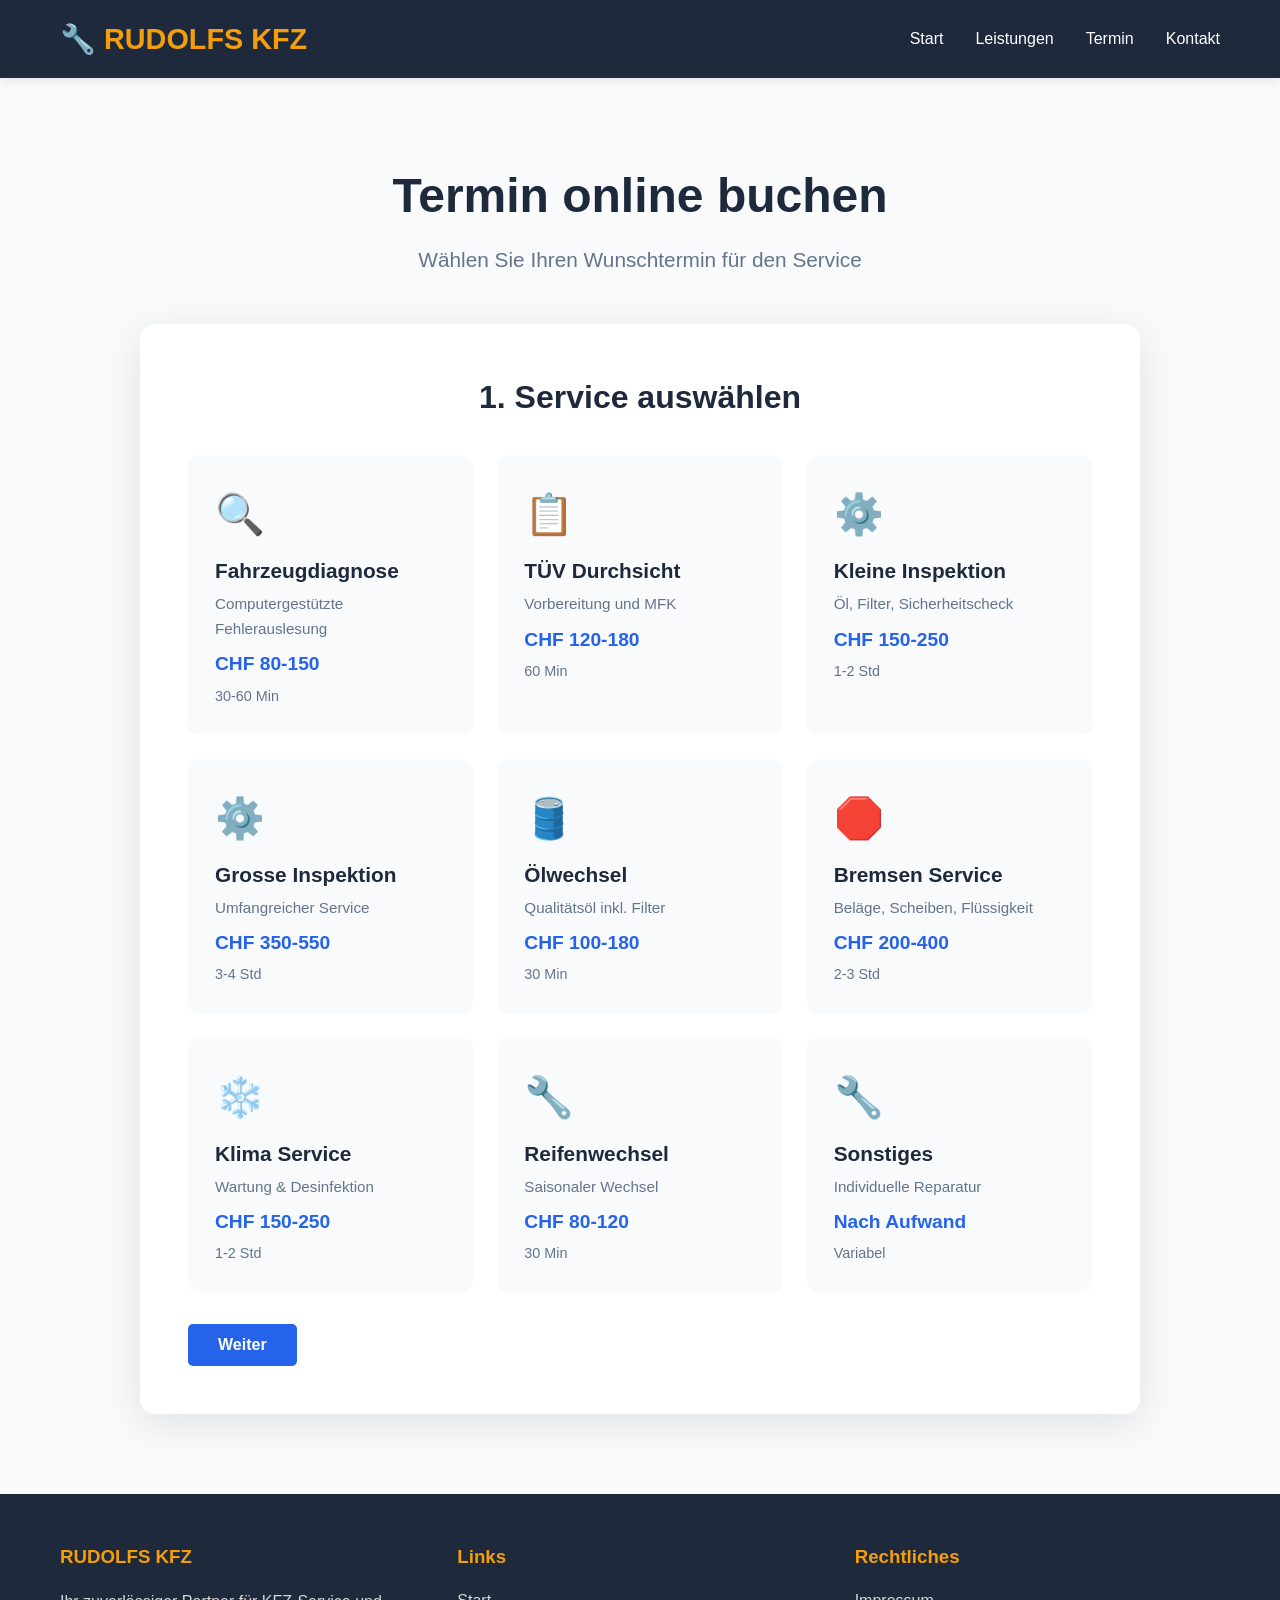
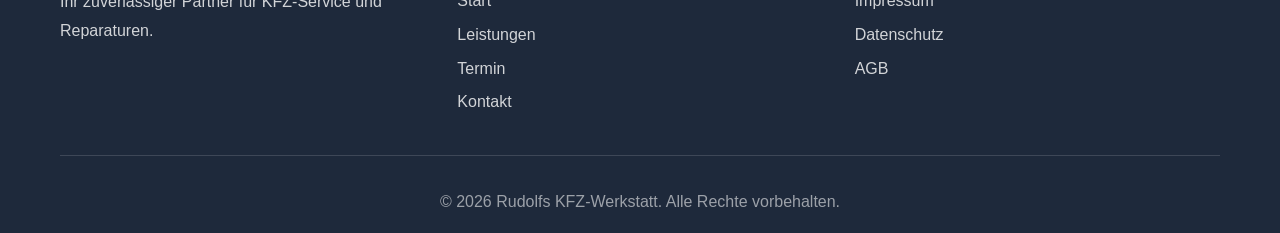
==== booking.html @ c6a9ff49 "Rudolfs KFZ Website - Initial commit" ====
<!DOCTYPE html>
<html lang="de">
<head>
    <meta charset="UTF-8">
    <meta name="viewport" content="width=device-width, initial-scale=1.0">
    <title>Termin buchen | Rudolfs KFZ-Werkstatt</title>
    <link rel="stylesheet" href="css/style.css">
    <link rel="stylesheet" href="css/responsive.css">
    <link rel="stylesheet" href="css/booking.css">
</head>
<body>
    <!-- Navigation -->
    <nav class="navbar">
        <div class="container">
            <div class="logo">
                <h1>🔧 RUDOLFS KFZ</h1>
            </div>
            <ul class="nav-links">
                <li><a href="index.html">Start</a></li>
                <li><a href="services.html">Leistungen</a></li>
                <li><a href="booking.html">Termin</a></li>
                <li><a href="contact.html">Kontakt</a></li>
            </ul>
            <div class="burger">
                <div class="line1"></div>
                <div class="line2"></div>
                <div class="line3"></div>
            </div>
        </div>
    </nav>

    <!-- Booking Section -->
    <section class="booking-section">
        <div class="container">
            <h1>Termin online buchen</h1>
            <p class="subtitle">Wählen Sie Ihren Wunschtermin für den Service</p>
            
            <div class="booking-container">
                <!-- Schritt 1: Service auswählen -->
                <div class="booking-step" id="step1">
                    <h2>1. Service auswählen</h2>
                    <div class="service-selection">
                        <div class="service-option" data-service="diagnose">
                            <span class="icon">🔍</span>
                            <h3>Fahrzeugdiagnose</h3>
                            <p>Computergestützte Fehlerauslesung</p>
                            <span class="price">CHF 80-150</span>
                            <span class="duration">30-60 Min</span>
                        </div>
                        <div class="service-option" data-service="tuev">
                            <span class="icon">📋</span>
                            <h3>TÜV Durchsicht</h3>
                            <p>Vorbereitung und MFK</p>
                            <span class="price">CHF 120-180</span>
                            <span class="duration">60 Min</span>
                        </div>
                        <div class="service-option" data-service="inspektion-klein">
                            <span class="icon">⚙️</span>
                            <h3>Kleine Inspektion</h3>
                            <p>Öl, Filter, Sicherheitscheck</p>
                            <span class="price">CHF 150-250</span>
                            <span class="duration">1-2 Std</span>
                        </div>
                        <div class="service-option" data-service="inspektion-gross">
                            <span class="icon">⚙️</span>
                            <h3>Grosse Inspektion</h3>
                            <p>Umfangreicher Service</p>
                            <span class="price">CHF 350-550</span>
                            <span class="duration">3-4 Std</span>
                        </div>
                        <div class="service-option" data-service="oelwechsel">
                            <span class="icon">🛢️</span>
                            <h3>Ölwechsel</h3>
                            <p>Qualitätsöl inkl. Filter</p>
                            <span class="price">CHF 100-180</span>
                            <span class="duration">30 Min</span>
                        </div>
                        <div class="service-option" data-service="bremsen">
                            <span class="icon">🛑</span>
                            <h3>Bremsen Service</h3>
                            <p>Beläge, Scheiben, Flüssigkeit</p>
                            <span class="price">CHF 200-400</span>
                            <span class="duration">2-3 Std</span>
                        </div>
                        <div class="service-option" data-service="klima">
                            <span class="icon">❄️</span>
                            <h3>Klima Service</h3>
                            <p>Wartung & Desinfektion</p>
                            <span class="price">CHF 150-250</span>
                            <span class="duration">1-2 Std</span>
                        </div>
                        <div class="service-option" data-service="reifen">
                            <span class="icon">🔧</span>
                            <h3>Reifenwechsel</h3>
                            <p>Saisonaler Wechsel</p>
                            <span class="price">CHF 80-120</span>
                            <span class="duration">30 Min</span>
                        </div>
                        <div class="service-option" data-service="sonstiges">
                            <span class="icon">🔧</span>
                            <h3>Sonstiges</h3>
                            <p>Individuelle Reparatur</p>
                            <span class="price">Nach Aufwand</span>
                            <span class="duration">Variabel</span>
                        </div>
                    </div>
                    <button class="btn btn-primary next-btn" onclick="nextStep(2)">Weiter</button>
                </div>

                <!-- Schritt 2: Datum & Zeit -->
                <div class="booking-step" id="step2" style="display: none;">
                    <h2>2. Datum & Zeit wählen</h2>
                    <div class="datetime-selection">
                        <div class="date-picker">
                            <label for="booking-date">Datum:</label>
                            <input type="date" id="booking-date" min="" required>
                        </div>
                        <div class="time-slots">
                            <label>Verfügbare Zeiten:</label>
                            <div class="time-grid">
                                <button class="time-slot" data-time="07:30">07:30</button>
                                <button class="time-slot" data-time="08:00">08:00</button>
                                <button class="time-slot" data-time="08:30">08:30</button>
                                <button class="time-slot" data-time="09:00">09:00</button>
                                <button class="time-slot" data-time="09:30">09:30</button>
                                <button class="time-slot" data-time="10:00">10:00</button>
                                <button class="time-slot" data-time="10:30">10:30</button>
                                <button class="time-slot" data-time="11:00">11:00</button>
                                <button class="time-slot" data-time="13:30">13:30</button>
                                <button class="time-slot" data-time="14:00">14:00</button>
                                <button class="time-slot" data-time="14:30">14:30</button>
                                <button class="time-slot" data-time="15:00">15:00</button>
                                <button class="time-slot" data-time="15:30">15:30</button>
                                <button class="time-slot" data-time="16:00">16:00</button>
                                <button class="time-slot" data-time="16:30">16:30</button>
                                <button class="time-slot" data-time="17:00">17:00</button>
                            </div>
                        </div>
                    </div>
                    <div class="booking-nav">
                        <button class="btn btn-secondary" onclick="prevStep(1)">Zurück</button>
                        <button class="btn btn-primary next-btn" onclick="nextStep(3)">Weiter</button>
                    </div>
                </div>

                <!-- Schritt 3: Kunden Daten -->
                <div class="booking-step" id="step3" style="display: none;">
                    <h2>3. Ihre Daten</h2>
                    <form id="booking-form" class="booking-form">
                        <div class="form-group">
                            <label for="name">Name *</label>
                            <input type="text" id="name" name="name" required placeholder="Ihr vollständiger Name">
                        </div>
                        <div class="form-group">
                            <label for="email">E-Mail *</label>
                            <input type="email" id="email" name="email" required placeholder="ihre@email.ch">
                        </div>
                        <div class="form-group">
                            <label for="phone">Telefon *</label>
                            <input type="tel" id="phone" name="phone" required placeholder="+41 44 123 45 67">
                        </div>
                        <div class="form-group">
                            <label for="vehicle">Fahrzeug *</label>
                            <input type="text" id="vehicle" name="vehicle" required placeholder="Marke, Modell, Jahrgang, Kennzeichen">
                        </div>
                        <div class="form-group">
                            <label for="notes">Zusätzliche Informationen</label>
                            <textarea id="notes" name="notes" rows="4" placeholder="Beschreiben Sie das Problem oder besondere Wünsche..."></textarea>
                        </div>
                        <div class="form-group checkbox-group">
                            <input type="checkbox" id="terms" name="terms" required>
                            <label for="terms">Ich akzeptiere die <a href="#">AGB</a> und <a href="#">Datenschutzerklärung</a> *</label>
                        </div>
                    </form>
                    <div class="booking-nav">
                        <button class="btn btn-secondary" onclick="prevStep(2)">Zurück</button>
                        <button class="btn btn-primary" onclick="submitBooking()">Termin buchen</button>
                    </div>
                </div>

                <!-- Schritt 4: Bestätigung -->
                <div class="booking-step" id="step4" style="display: none;">
                    <div class="booking-success">
                        <div class="success-icon">✅</div>
                        <h2>Termin erfolgreich gebucht!</h2>
                        <p>Vielen Dank für Ihre Buchung. Sie erhalten in Kürze eine Bestätigung per E-Mail.</p>
                        <div class="booking-summary" id="booking-summary">
                            <!-- Wird dynamisch gefüllt -->
                        </div>
                        <button class="btn btn-primary" onclick="location.href='index.html'">Zur Startseite</button>
                    </div>
                </div>
            </div>
        </div>
    </section>

    <!-- Footer -->
    <footer class="footer">
        <div class="container">
            <div class="footer-grid">
                <div class="footer-col">
                    <h3>RUDOLFS KFZ</h3>
                    <p>Ihr zuverlässiger Partner für KFZ-Service und Reparaturen.</p>
                </div>
                <div class="footer-col">
                    <h3>Links</h3>
                    <ul>
                        <li><a href="index.html">Start</a></li>
                        <li><a href="services.html">Leistungen</a></li>
                        <li><a href="booking.html">Termin</a></li>
                        <li><a href="contact.html">Kontakt</a></li>
                    </ul>
                </div>
                <div class="footer-col">
                    <h3>Rechtliches</h3>
                    <ul>
                        <li><a href="#">Impressum</a></li>
                        <li><a href="#">Datenschutz</a></li>
                        <li><a href="#">AGB</a></li>
                    </ul>
                </div>
            </div>
            <div class="footer-bottom">
                <p>&copy; 2026 Rudolfs KFZ-Werkstatt. Alle Rechte vorbehalten.</p>
            </div>
        </div>
    </footer>

    <script src="js/main.js"></script>
    <script src="js/booking.js"></script>
</body>
</html>
---- css/style.css ----
/* ===== GLOBAL STYLES ===== */
* {
    margin: 0;
    padding: 0;
    box-sizing: border-box;
}

:root {
    --primary-color: #2563eb;
    --primary-dark: #1e40af;
    --secondary-color: #64748b;
    --dark-color: #1e293b;
    --light-color: #f8fafc;
    --accent-color: #f59e0b;
    --success-color: #10b981;
    --text-color: #334155;
    --border-color: #e2e8f0;
}

body {
    font-family: 'Segoe UI', Tahoma, Geneva, Verdana, sans-serif;
    line-height: 1.6;
    color: var(--text-color);
    background-color: var(--light-color);
}

.container {
    max-width: 1200px;
    margin: 0 auto;
    padding: 0 20px;
}

/* ===== NAVIGATION ===== */
.navbar {
    background: var(--dark-color);
    color: white;
    padding: 1rem 0;
    position: sticky;
    top: 0;
    z-index: 1000;
    box-shadow: 0 2px 10px rgba(0,0,0,0.1);
}

.navbar .container {
    display: flex;
    justify-content: space-between;
    align-items: center;
}

.logo h1 {
    font-size: 1.8rem;
    color: var(--accent-color);
}

.nav-links {
    display: flex;
    list-style: none;
    gap: 2rem;
}

.nav-links a {
    color: white;
    text-decoration: none;
    font-weight: 500;
    transition: color 0.3s;
}

.nav-links a:hover {
    color: var(--accent-color);
}

.burger {
    display: none;
    cursor: pointer;
}

.burger div {
    width: 25px;
    height: 3px;
    background: white;
    margin: 5px;
    transition: all 0.3s;
}

/* ===== HERO SECTION ===== */
.hero {
    background: linear-gradient(rgba(30, 41, 59, 0.8), rgba(30, 41, 59, 0.8)), 
                url('../images/hero-placeholder.jpg') center/cover;
    height: 600px;
    display: flex;
    align-items: center;
    text-align: center;
    color: white;
    position: relative;
}

.hero-content {
    width: 100%;
}

.hero h1 {
    font-size: 3.5rem;
    margin-bottom: 1rem;
    text-shadow: 2px 2px 4px rgba(0,0,0,0.5);
}

.hero p {
    font-size: 1.5rem;
    margin-bottom: 2rem;
    opacity: 0.9;
}

.hero-buttons {
    display: flex;
    gap: 1rem;
    justify-content: center;
    flex-wrap: wrap;
}

/* ===== BUTTONS ===== */
.btn {
    display: inline-block;
    padding: 12px 30px;
    border-radius: 5px;
    text-decoration: none;
    font-weight: 600;
    transition: all 0.3s;
    border: none;
    cursor: pointer;
    font-size: 1rem;
}

.btn-primary {
    background: var(--primary-color);
    color: white;
}

.btn-primary:hover {
    background: var(--primary-dark);
    transform: translateY(-2px);
    box-shadow: 0 4px 15px rgba(37, 99, 235, 0.3);
}

.btn-secondary {
    background: transparent;
    color: white;
    border: 2px solid white;
}

.btn-secondary:hover {
    background: white;
    color: var(--dark-color);
}

.btn-large {
    padding: 15px 40px;
    font-size: 1.2rem;
}

/* ===== ABOUT SECTION ===== */
.about {
    padding: 5rem 0;
    background: white;
}

.about-grid {
    display: grid;
    grid-template-columns: 1fr 1fr;
    gap: 3rem;
    align-items: center;
}

.about-image img {
    width: 100%;
    border-radius: 10px;
    box-shadow: 0 10px 30px rgba(0,0,0,0.1);
}

.placeholder-img {
    background: linear-gradient(135deg, #667eea 0%, #764ba2 100%);
    min-height: 400px;
    display: flex;
    align-items: center;
    justify-content: center;
    color: white;
    font-size: 1.2rem;
}

.about h2 {
    font-size: 2.5rem;
    color: var(--dark-color);
    margin-bottom: 1rem;
}

.about p {
    margin-bottom: 1rem;
    color: var(--secondary-color);
}

.features {
    list-style: none;
    margin-top: 2rem;
}

.features li {
    padding: 0.5rem 0;
    font-size: 1.1rem;
    color: var(--dark-color);
}

/* ===== SERVICES PREVIEW ===== */
.services-preview {
    padding: 5rem 0;
    background: var(--light-color);
}

.services-preview h2 {
    text-align: center;
    font-size: 2.5rem;
    color: var(--dark-color);
    margin-bottom: 3rem;
}

.services-grid {
    display: grid;
    grid-template-columns: repeat(auto-fit, minmax(300px, 1fr));
    gap: 2rem;
    margin-bottom: 3rem;
}

.service-card {
    background: white;
    padding: 2rem;
    border-radius: 10px;
    box-shadow: 0 5px 20px rgba(0,0,0,0.08);
    text-align: center;
    transition: transform 0.3s, box-shadow 0.3s;
}

.service-card:hover {
    transform: translateY(-10px);
    box-shadow: 0 15px 40px rgba(0,0,0,0.15);
}

.service-icon {
    font-size: 3rem;
    margin-bottom: 1rem;
}

.service-card h3 {
    font-size: 1.5rem;
    color: var(--dark-color);
    margin-bottom: 0.5rem;
}

.service-card p {
    color: var(--secondary-color);
    margin-bottom: 1rem;
}

.price {
    display: block;
    font-size: 1.3rem;
    color: var(--primary-color);
    font-weight: 700;
}

.services-cta {
    text-align: center;
}

/* ===== OPENING HOURS ===== */
.opening-hours {
    padding: 5rem 0;
    background: var(--dark-color);
    color: white;
}

.opening-hours h2 {
    text-align: center;
    font-size: 2.5rem;
    margin-bottom: 3rem;
}

.hours-grid {
    display: grid;
    grid-template-columns: 1fr 1fr;
    gap: 3rem;
}

.hours-card {
    background: rgba(255,255,255,0.1);
    padding: 2rem;
    border-radius: 10px;
}

.hours-card h3 {
    font-size: 1.8rem;
    margin-bottom: 1.5rem;
    color: var(--accent-color);
}

.hours-card ul {
    list-style: none;
}

.hours-card li {
    display: flex;
    justify-content: space-between;
    padding: 0.8rem 0;
    border-bottom: 1px solid rgba(255,255,255,0.2);
}

.hours-card li:last-child {
    border-bottom: none;
}

.contact-info {
    list-style: none;
}

.contact-info li {
    padding: 0.8rem 0;
    font-size: 1.1rem;
}

/* ===== CTA SECTION ===== */
.cta {
    padding: 5rem 0;
    background: linear-gradient(135deg, var(--primary-color), var(--primary-dark));
    text-align: center;
    color: white;
}

.cta h2 {
    font-size: 2.5rem;
    margin-bottom: 1rem;
}

.cta p {
    font-size: 1.3rem;
    margin-bottom: 2rem;
    opacity: 0.9;
}

/* ===== FOOTER ===== */
.footer {
    background: var(--dark-color);
    color: white;
    padding: 3rem 0 1rem;
}

.footer-grid {
    display: grid;
    grid-template-columns: repeat(auto-fit, minmax(250px, 1fr));
    gap: 2rem;
    margin-bottom: 2rem;
}

.footer h3 {
    color: var(--accent-color);
    margin-bottom: 1rem;
}

.footer p {
    opacity: 0.8;
    line-height: 1.8;
}

.footer ul {
    list-style: none;
}

.footer ul li {
    margin-bottom: 0.5rem;
}

.footer ul li a {
    color: white;
    text-decoration: none;
    opacity: 0.8;
    transition: opacity 0.3s;
}

.footer ul li a:hover {
    opacity: 1;
}

.footer-bottom {
    text-align: center;
    padding-top: 2rem;
    border-top: 1px solid rgba(255,255,255,0.2);
    opacity: 0.7;
}

/* ===== PLACEHOLDER IMAGES ===== */
.placeholder-img {
    background: linear-gradient(135deg, #667eea 0%, #764ba2 100%);
    display: flex;
    align-items: center;
    justify-content: center;
    color: white;
    font-size: 1.2rem;
    text-align: center;
    padding: 2rem;
}

.placeholder-img::before {
    content: '📷 Bild Platzhalter';
    display: block;
    margin-bottom: 0.5rem;
    font-size: 2rem;
}
---- css/responsive.css ----
/* ===== MOBILE NAVIGATION ===== */
@media screen and (max-width: 768px) {
    .nav-links {
        position: absolute;
        right: 0px;
        height: 92vh;
        top: 8vh;
        background-color: var(--dark-color);
        display: flex;
        flex-direction: column;
        align-items: center;
        width: 50%;
        transform: translateX(100%);
        transition: transform 0.5s ease-in;
        padding-top: 2rem;
    }
    
    .nav-links li {
        opacity: 0;
    }
    
    .burger {
        display: block;
    }
    
    .nav-active {
        transform: translateX(0%);
    }
    
    @keyframes navLinkFade {
        from {
            opacity: 0;
            transform: translateX(50px);
        }
        to {
            opacity: 1;
            transform: translateX(0px);
        }
    }
    
    .hero h1 {
        font-size: 2.5rem;
    }
    
    .hero p {
        font-size: 1.2rem;
    }
    
    .about-grid {
        grid-template-columns: 1fr;
    }
    
    .hours-grid {
        grid-template-columns: 1fr;
    }
    
    .services-grid {
        grid-template-columns: 1fr;
    }
}

@media screen and (max-width: 480px) {
    .hero h1 {
        font-size: 2rem;
    }
    
    .hero-buttons {
        flex-direction: column;
        gap: 0.5rem;
    }
    
    .btn {
        width: 100%;
        text-align: center;
    }
}
---- css/booking.css ----
/* ===== BOOKING PAGE STYLES ===== */
.booking-section {
    padding: 5rem 0;
    background: var(--light-color);
    min-height: 100vh;
}

.booking-section h1 {
    text-align: center;
    font-size: 3rem;
    color: var(--dark-color);
    margin-bottom: 0.5rem;
}

.subtitle {
    text-align: center;
    font-size: 1.3rem;
    color: var(--secondary-color);
    margin-bottom: 3rem;
}

.booking-container {
    max-width: 1000px;
    margin: 0 auto;
    background: white;
    border-radius: 15px;
    box-shadow: 0 10px 40px rgba(0,0,0,0.1);
    overflow: hidden;
}

.booking-step {
    padding: 3rem;
}

.booking-step h2 {
    font-size: 2rem;
    color: var(--dark-color);
    margin-bottom: 2rem;
    text-align: center;
}

/* Service Selection */
.service-selection {
    display: grid;
    grid-template-columns: repeat(auto-fit, minmax(280px, 1fr));
    gap: 1.5rem;
    margin-bottom: 2rem;
}

.service-option {
    background: var(--light-color);
    padding: 1.5rem;
    border-radius: 10px;
    border: 3px solid transparent;
    cursor: pointer;
    transition: all 0.3s;
}

.service-option:hover {
    transform: translateY(-5px);
    box-shadow: 0 10px 25px rgba(0,0,0,0.1);
}

.service-option.selected {
    border-color: var(--primary-color);
    background: rgba(37, 99, 235, 0.05);
}

.service-option .icon {
    font-size: 2.5rem;
    display: block;
    margin-bottom: 0.5rem;
}

.service-option h3 {
    font-size: 1.3rem;
    color: var(--dark-color);
    margin-bottom: 0.3rem;
}

.service-option p {
    color: var(--secondary-color);
    font-size: 0.95rem;
    margin-bottom: 0.5rem;
}

.service-option .price {
    display: block;
    font-size: 1.2rem;
    color: var(--primary-color);
    font-weight: 700;
    margin-bottom: 0.3rem;
}

.service-option .duration {
    display: block;
    font-size: 0.9rem;
    color: var(--secondary-color);
}

/* Date & Time Selection */
.datetime-selection {
    margin-bottom: 2rem;
}

.date-picker, .time-slots {
    margin-bottom: 2rem;
}

.date-picker label, .time-slots label {
    display: block;
    font-size: 1.1rem;
    font-weight: 600;
    color: var(--dark-color);
    margin-bottom: 0.5rem;
}

.date-picker input[type="date"] {
    width: 100%;
    padding: 1rem;
    border: 2px solid var(--border-color);
    border-radius: 8px;
    font-size: 1.1rem;
    font-family: inherit;
}

.time-grid {
    display: grid;
    grid-template-columns: repeat(auto-fill, minmax(100px, 1fr));
    gap: 0.8rem;
}

.time-slot {
    padding: 0.8rem;
    border: 2px solid var(--border-color);
    border-radius: 8px;
    background: white;
    cursor: pointer;
    font-size: 1rem;
    font-weight: 600;
    transition: all 0.3s;
}

.time-slot:hover {
    border-color: var(--primary-color);
    background: rgba(37, 99, 235, 0.05);
}

.time-slot.selected {
    background: var(--primary-color);
    color: white;
    border-color: var(--primary-color);
}

.time-slot.booked {
    background: var(--secondary-color);
    color: white;
    cursor: not-allowed;
    opacity: 0.5;
}

/* Booking Form */
.booking-form {
    max-width: 600px;
    margin: 0 auto;
}

.form-group {
    margin-bottom: 1.5rem;
}

.form-group label {
    display: block;
    font-size: 1rem;
    font-weight: 600;
    color: var(--dark-color);
    margin-bottom: 0.5rem;
}

.form-group input,
.form-group textarea {
    width: 100%;
    padding: 1rem;
    border: 2px solid var(--border-color);
    border-radius: 8px;
    font-size: 1rem;
    font-family: inherit;
    transition: border-color 0.3s;
}

.form-group input:focus,
.form-group textarea:focus {
    outline: none;
    border-color: var(--primary-color);
}

.checkbox-group {
    display: flex;
    align-items: flex-start;
    gap: 0.5rem;
}

.checkbox-group input[type="checkbox"] {
    width: auto;
    margin-top: 0.3rem;
}

.checkbox-group label {
    font-weight: 400;
}

.checkbox-group a {
    color: var(--primary-color);
}

/* Booking Navigation */
.booking-nav {
    display: flex;
    justify-content: space-between;
    gap: 1rem;
    margin-top: 2rem;
    padding-top: 2rem;
    border-top: 2px solid var(--border-color);
}

/* Success Message */
.booking-success {
    text-align: center;
    padding: 3rem 0;
}

.success-icon {
    font-size: 5rem;
    margin-bottom: 1rem;
}

.booking-success h2 {
    font-size: 2.5rem;
    color: var(--success-color);
    margin-bottom: 1rem;
}

.booking-success p {
    font-size: 1.2rem;
    color: var(--secondary-color);
    margin-bottom: 2rem;
}

.booking-summary {
    background: var(--light-color);
    padding: 2rem;
    border-radius: 10px;
    margin-bottom: 2rem;
    text-align: left;
}

.booking-summary h3 {
    font-size: 1.5rem;
    color: var(--dark-color);
    margin-bottom: 1rem;
}

.booking-summary ul {
    list-style: none;
}

.booking-summary li {
    padding: 0.5rem 0;
    border-bottom: 1px solid var(--border-color);
}

.booking-summary li:last-child {
    border-bottom: none;
}

.booking-summary strong {
    color: var(--dark-color);
}

/* Responsive */
@media screen and (max-width: 768px) {
    .booking-step {
        padding: 1.5rem;
    }
    
    .booking-section h1 {
        font-size: 2rem;
    }
    
    .service-selection {
        grid-template-columns: 1fr;
    }
    
    .time-grid {
        grid-template-columns: repeat(3, 1fr);
    }
    
    .booking-nav {
        flex-direction: column;
    }
}
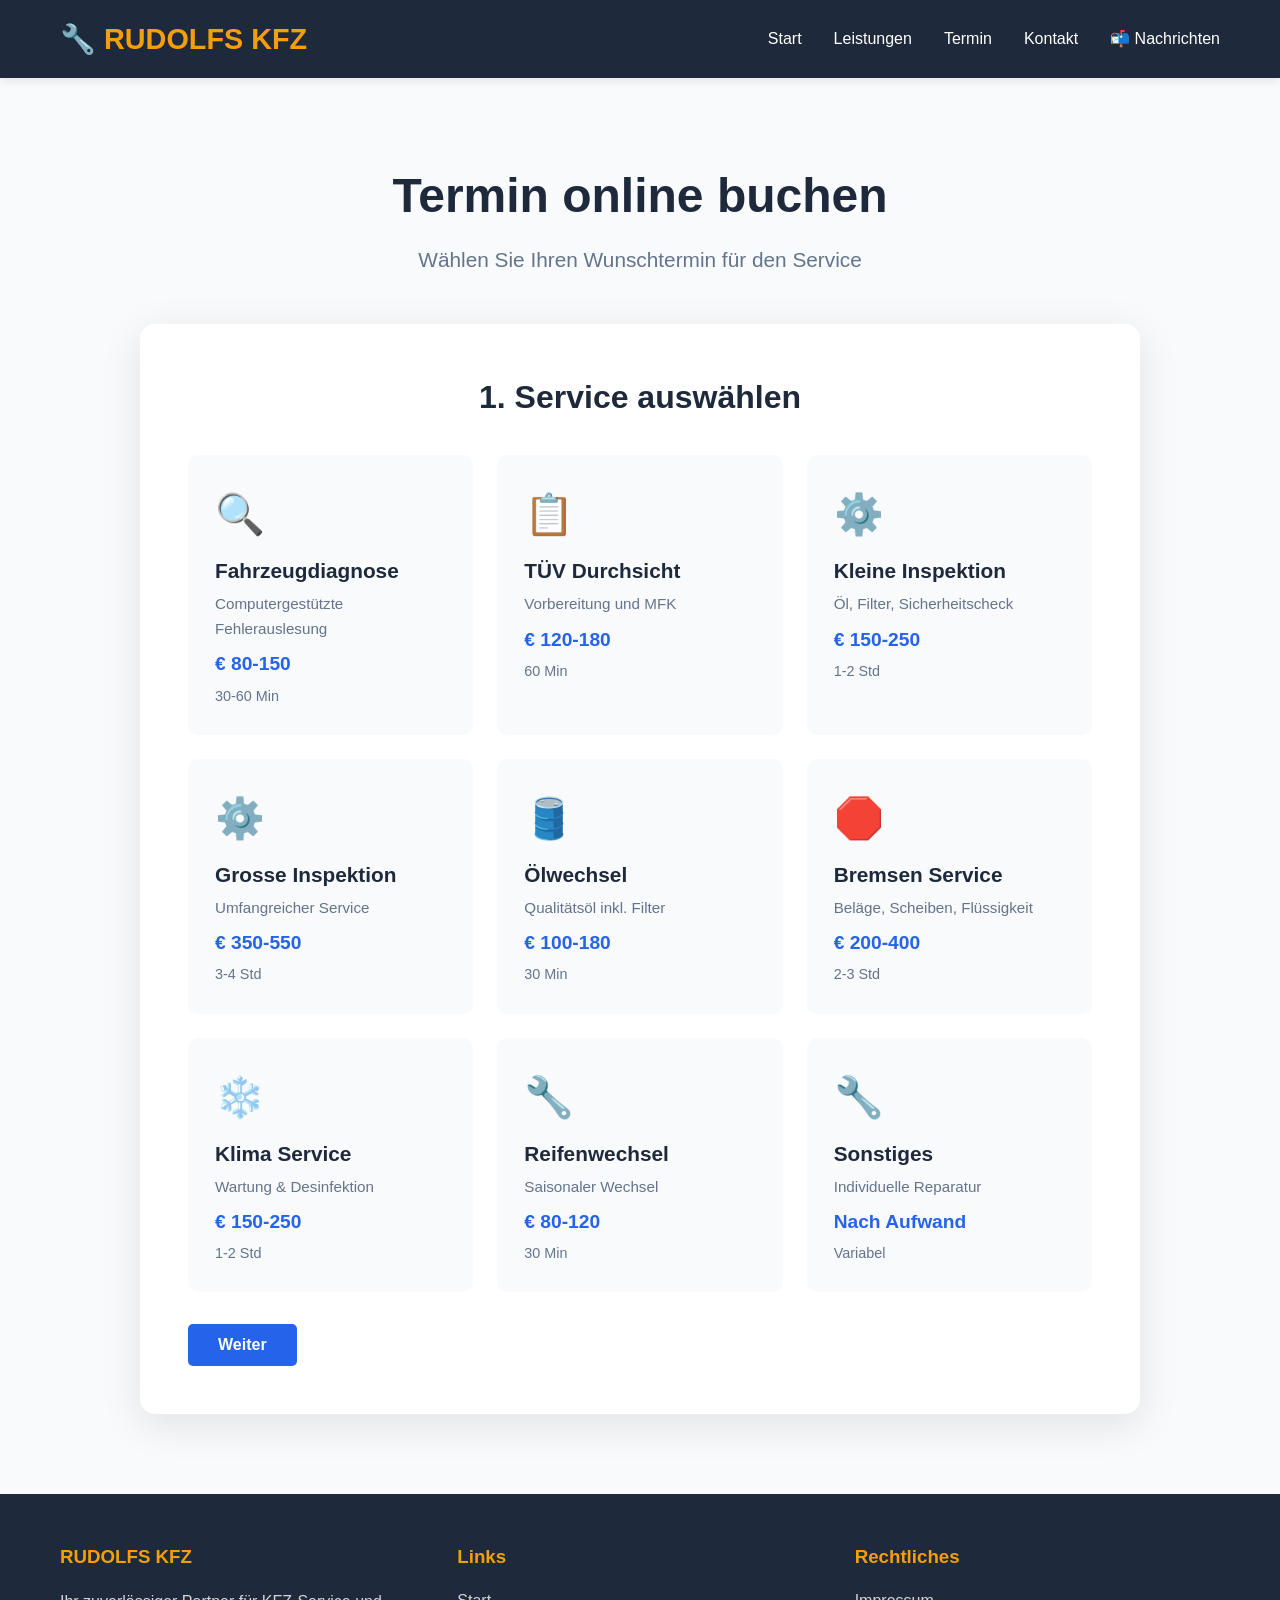
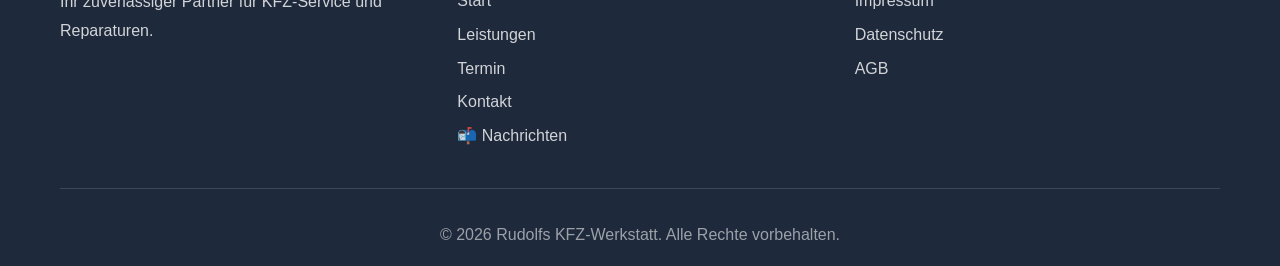
==== commit 4c2734f2: "Added message box, changed to EUR, added admin link" ====
--- a/booking.html
+++ b/booking.html
@@ -19,7 +19,8 @@
                 <li><a href="index.html">Start</a></li>
                 <li><a href="services.html">Leistungen</a></li>
                 <li><a href="booking.html">Termin</a></li>
-                <li><a href="contact.html">Kontakt</a></li>
+                <li><a href="contact.html">Kontakt</a>
+                <li><a href="messages.html">📬 Nachrichten</a></li>
             </ul>
             <div class="burger">
                 <div class="line1"></div>
@@ -44,56 +45,56 @@
                             <span class="icon">🔍</span>
                             <h3>Fahrzeugdiagnose</h3>
                             <p>Computergestützte Fehlerauslesung</p>
-                            <span class="price">CHF 80-150</span>
+                            <span class="price">€ 80-150</span>
                             <span class="duration">30-60 Min</span>
                         </div>
                         <div class="service-option" data-service="tuev">
                             <span class="icon">📋</span>
                             <h3>TÜV Durchsicht</h3>
                             <p>Vorbereitung und MFK</p>
-                            <span class="price">CHF 120-180</span>
+                            <span class="price">€ 120-180</span>
                             <span class="duration">60 Min</span>
                         </div>
                         <div class="service-option" data-service="inspektion-klein">
                             <span class="icon">⚙️</span>
                             <h3>Kleine Inspektion</h3>
                             <p>Öl, Filter, Sicherheitscheck</p>
-                            <span class="price">CHF 150-250</span>
+                            <span class="price">€ 150-250</span>
                             <span class="duration">1-2 Std</span>
                         </div>
                         <div class="service-option" data-service="inspektion-gross">
                             <span class="icon">⚙️</span>
                             <h3>Grosse Inspektion</h3>
                             <p>Umfangreicher Service</p>
-                            <span class="price">CHF 350-550</span>
+                            <span class="price">€ 350-550</span>
                             <span class="duration">3-4 Std</span>
                         </div>
                         <div class="service-option" data-service="oelwechsel">
                             <span class="icon">🛢️</span>
                             <h3>Ölwechsel</h3>
                             <p>Qualitätsöl inkl. Filter</p>
-                            <span class="price">CHF 100-180</span>
+                            <span class="price">€ 100-180</span>
                             <span class="duration">30 Min</span>
                         </div>
                         <div class="service-option" data-service="bremsen">
                             <span class="icon">🛑</span>
                             <h3>Bremsen Service</h3>
                             <p>Beläge, Scheiben, Flüssigkeit</p>
-                            <span class="price">CHF 200-400</span>
+                            <span class="price">€ 200-400</span>
                             <span class="duration">2-3 Std</span>
                         </div>
                         <div class="service-option" data-service="klima">
                             <span class="icon">❄️</span>
                             <h3>Klima Service</h3>
                             <p>Wartung & Desinfektion</p>
-                            <span class="price">CHF 150-250</span>
+                            <span class="price">€ 150-250</span>
                             <span class="duration">1-2 Std</span>
                         </div>
                         <div class="service-option" data-service="reifen">
                             <span class="icon">🔧</span>
                             <h3>Reifenwechsel</h3>
                             <p>Saisonaler Wechsel</p>
-                            <span class="price">CHF 80-120</span>
+                            <span class="price">€ 80-120</span>
                             <span class="duration">30 Min</span>
                         </div>
                         <div class="service-option" data-service="sonstiges">
@@ -208,7 +209,8 @@
                         <li><a href="index.html">Start</a></li>
                         <li><a href="services.html">Leistungen</a></li>
                         <li><a href="booking.html">Termin</a></li>
-                        <li><a href="contact.html">Kontakt</a></li>
+                        <li><a href="contact.html">Kontakt</a>
+                <li><a href="messages.html">📬 Nachrichten</a></li>
                     </ul>
                 </div>
                 <div class="footer-col">
